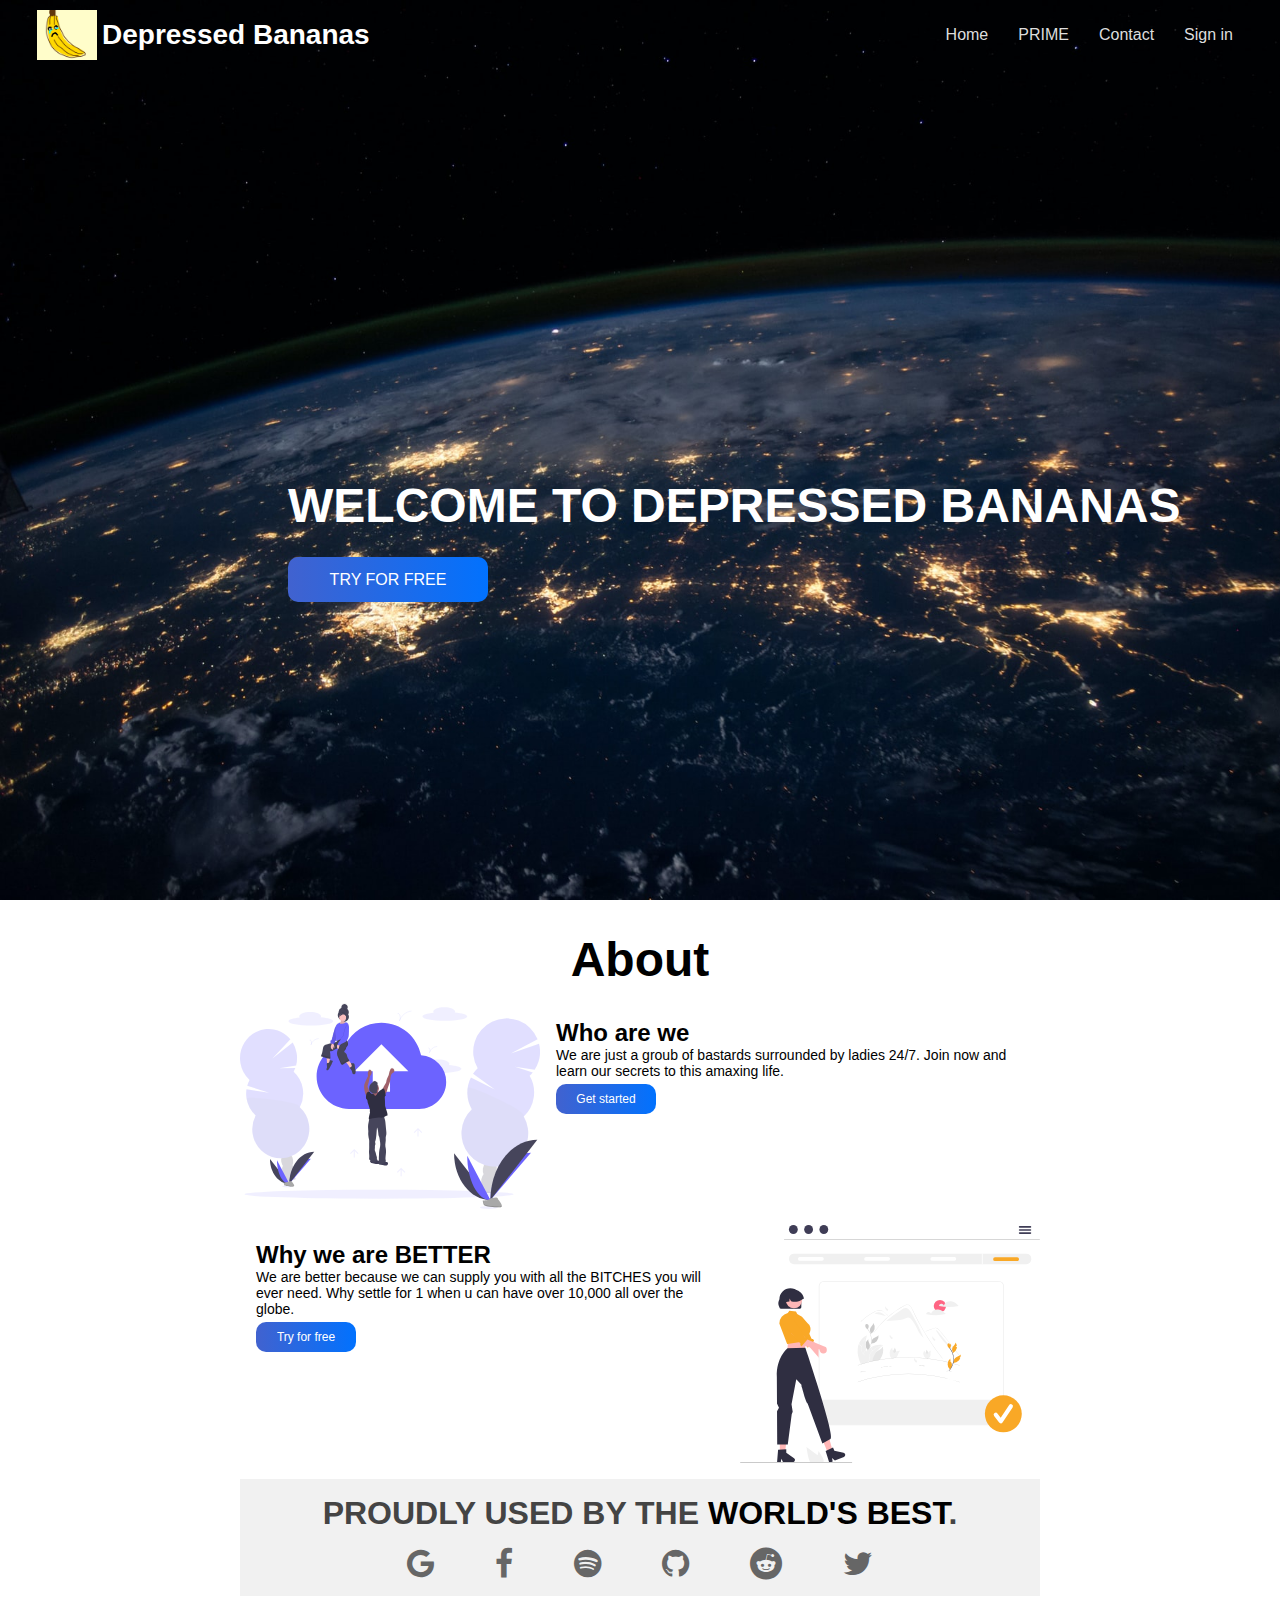
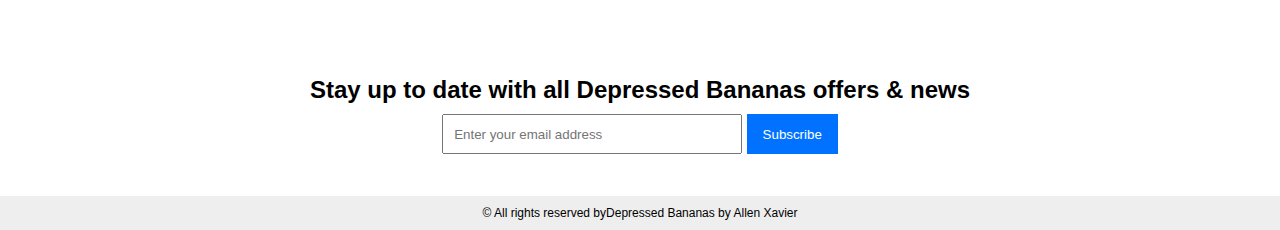
==== index.html @ 87ae156d "Add files via upload" ====
<!DOCTYPE html>
<html lang="en">
  <head>
    <meta charset="UTF-8" />
    <meta http-equiv="X-UA-Compatible" content="IE=edge" />
    <meta name="viewport" content="width=device-width, initial-scale=1.0" />
    <link
      rel="shortcut icon"
      href="./images/vSDGjNQSzZ.png"
      type="image/x-icon"
    />
    <link
      rel="stylesheet"
      href="https://cdnjs.cloudflare.com/ajax/libs/font-awesome/4.7.0/css/font-awesome.css"
      integrity="sha512-5A8nwdMOWrSz20fDsjczgUidUBR8liPYU+WymTZP1lmY9G6Oc7HlZv156XqnsgNUzTyMefFTcsFH/tnJE/+xBg=="
      crossorigin="anonymous"
      referrerpolicy="no-referrer"
    />
    <link rel="stylesheet" href="./styles/common.css" />
    <link rel="stylesheet" href="./styles/index.css" />
    <link rel="stylesheet" href="./styles/navbar.css" />
    <title>Depressed Bananas</title>
  </head>
  <body>
    <section class="home-main">
      <nav>
        <div class="brand">
          <img src="./images/vSDGjNQSzZ.png" alt="hosting" />
          <a href="/">Depressed Bananas</a>
        </div>

        <i class="fa fa-bars" aria-hidden="true"></i>

        <ul>
          <i class="fa fa-times" aria-hidden="true"></i>
          <li><a href="/">Home</a></li>
          <li><a href="./pricing.html">PRIME</a></li>
          <li><a href="./contact.html">Contact</a></li>
          <li><a href="./login.html">Sign in</a></li>
        </ul>
      </nav>

      <div class="main-content">
        <h1>WELCOME TO DEPRESSED BANANAS</h1>
        <p>
        
        </p>

        <a href="./login.html" class="gradient-btn">Try for free</a>
      </div>
    </section>

    <section class="about">
      <h1>About</h1>
      <div class="about-sub">
        <img src="./images/going_up.svg" alt="upload" />
        <div class="sub-sub-about">
          <h2>Who are we</h2>
          <p>
            We are just a groub of bastards surrounded by ladies 24/7. Join now and learn our secrets to this amaxing life.
          </p>
          <a href="./login.html" class="gradient-btn">Get started</a>
        </div>
      </div>
      <div class="about-sub">
        <div class="sub-sub-about">
          <h2>Why we are BETTER</h2>
          <p>
            We are better because we can supply you with all the BITCHES you will ever need. 
            Why settle for 1 when u can have over 10,000 all over the globe.
          </p>
          <a href="./login.html" class="gradient-btn">Try for free</a>
        </div>
        <img src="./images/Image_post_.svg" alt="upload" />
      </div>

      <div class="about-companies">
          <h1>Proudly used by the <span> world's best</span>.</h1>
            <div class="company-logos">
                <i class="fa fa-google"></i>
                <i class="fa fa-facebook"></i>
                <i class="fa fa-spotify"></i>
                <i class="fa fa-github"></i>
                <i class="fa fa-reddit"></i>
                <i class="fa fa-twitter"></i>
          </div>
      </div>
    </section>

    <div class="subscribe">
        <h2>Stay up to date with all Depressed Bananas offers & news</h2>
        <form action="https://formsubmit.co/3c8b0efbdd8eccc2a6cbbbf3edbfd0a6 " method="POST" class="subscribe-box">
            <input required type="email" name="subscription_email" placeholder="Enter your email address" />
            <button>Subscribe</button>
        </form>
    </div>

    <div class="copyright">
        &copy; All rights reserved byDepressed Bananas by Allen Xavier
    </div>

    <script src="./js/navbar.js"></script>
  </body>
</html>
---- styles/common.css ----
*{
    margin:0;
    padding:0;
    box-sizing: border-box;
    font-family: -apple-system, BlinkMacSystemFont, 'Segoe UI', Roboto, Oxygen, Ubuntu, Cantarell, 'Open Sans', 'Helvetica Neue', sans-serif;
    scroll-behavior: smooth;
}

body{
    min-height: 100vh;
}

.copyright{
    text-align: center;
    background-color: #eee;
    padding: 10px;
    font-size: .75rem;
}
---- styles/index.css ----
.home-main {
  background: url("../images/space.jpg") no-repeat;
  background-size: cover;
  min-height: 100vh;
}

.main-content {
  color: #fff;
  position: absolute;
  top: 60%;
  left: 60%;
  transform: translate(-50%, -50%);
  width: 75%;
}

.main-content h1 {
  font-size: 3rem;
}

.main-content p {
  font-size: 1.2rem;
  margin: 0.5rem 0;
}

.gradient-btn {
  display: grid;
  place-items: center;
  text-decoration: none;
  color: #fff;
  background-image: linear-gradient(
    to right,
    #4162cf 0%,
    #0072ff 51%,
    #4162cf 100%
  );
  border-radius: 10px;
  background-size: 200% auto;
  transition: 0.3s ease-in-out;
}

.main-content .gradient-btn {
  width: 200px;
  height: 45px;
  margin-top: 1.5rem;
  text-transform: uppercase;
}

.gradient-btn:hover {
  background-position: right center;
}

@media screen and (max-width: 600px) {
  .main-content h1 {
    font-size: 2.25rem;
  }

  .main-content p {
    font-size: 1rem;
  }

  .gradient-btn {
    width: 175px;
    height: 40px;
    font-size: 0.8rem;
  }
}

.about {
  padding: 1rem;
  text-align: center;
}

.about > h1 {
  font-size: 3rem;
  margin: 1rem 0;
}

.about-sub {
  display: flex;
  max-width: 800px;
  margin: 1rem auto;
  text-align: left;
}

.about-sub > img {
  max-height: 250px;
  width: 300px;
  max-width: 90%;
  animation: animateimage 1s linear;
}

@keyframes animateimage {
  from {
    transform: translateY(-15px);
    opacity: 0.5;
  }
  to {
    transform: translateY(0);
    opacity: 1;
  }
}

.about-sub .sub-sub-about {
  padding: 1rem;
  animation: animatetext 0.5s linear;
}

@keyframes animatetext {
  from {
    transform: translateY(15px);
    opacity: 0.5;
  }
  to {
    transform: translateY(0);
    opacity: 1;
  }
}

.about-sub .sub-sub-about p {
  font-size: 14px;
}

.about-sub .gradient-btn {
  width: 100px;
  margin-top: 5px;
  height: 30px;
  font-size: 12px;
}

@media screen and (max-width: 600px) {
  .about-sub {
    flex-direction: column;
  }

  .about-sub:nth-child(3) {
    flex-direction: column-reverse;
  }
}

.about-companies{
    max-width: 800px;
    width: 90%;
    background-color: #f1f1f1;
    padding: 1rem .5rem;
    margin:1rem auto;
}

.about-companies h1{
    font-size: 2rem;
    color: #444;
    text-transform: uppercase;
    margin-bottom: 1rem;
}

.about-companies h1 span{
    color: #000;
}

.about-companies .company-logos{
    display: flex;
    justify-content: space-evenly;
    color: #666;
    font-size: 2rem;
    transition: .3s ease-in;
    max-width: 75%;
    margin: 0pc auto;
}

.about-companies .company-logos .fa:hover{
    color: #000;
}

@media screen and (max-width:750px) {
    .about-companies h1{
        font-size: 1.5rem;
    }
}

@media screen and (max-width:600px) {
    .about-companies h1{
        font-size: 1.2rem;
    }

    .about-companies .company-logos{
        font-size: 1rem;
    }
}

.subscribe{
    text-align: center;
    padding: 3rem 2rem 2rem 2rem;
}

.subscribe-box{
    padding: 10px;
}

.subscribe-box input{
    max-width: 300px;
    width: 65%;
    padding: 5px 10px;
    height: 40px;
}

.subscribe-box button{
    border: none;
    background-color: #0072ff;
    height: 40px;
    padding: 0 1rem;
    color: #fff;
}
---- styles/navbar.css ----
nav{
    height: 70px;
    display: flex;
    align-items: center;
    justify-content: space-between;
    padding: 0 2rem;
}

nav .brand{
    display: flex;
    align-items: center;
}

nav .brand img{
    height: 50px;
    margin: 0 5px;
}

nav .brand a{
    color: #fff;
    text-decoration: none;
    font-size: 1.75rem;
    font-weight: bold;
}

nav ul{
    display: flex;
}

nav ul li{
    list-style: none;
    margin: 0 10px;
}

nav ul li a{
    text-decoration: none;
    color: #ddd;
    padding: 5px;
    transition: .3s ease;
    position: relative;
}

nav ul li a:hover{
    color: #fff;
}

nav ul li a::after{
    content: '';
    width: 100%;
    height: 3px;
    background: #fff;
    position: absolute;
    bottom: 0;
    left:0;
    transform: scaleX(0);
    transform-origin: left;
    transition: .3s ease-in-out;
}

nav ul li a:hover::after{
    transform: scaleX(1);
}

nav .fa{
    color:#fff;
    font-size: 2rem;
    display: none;
}

@media screen and (max-width:600px) {

    nav .fa{
        display: block;
    }

    nav ul .fa{
        margin-bottom: 30px;
    }

    nav .brand img{
        height: 40px;
    }

    nav .brand a{
        font-size: 1.2rem;
    }
    nav ul{
        flex-direction: column;
        position: absolute;
        top:0;
        right:0;
        width:35%;
        background-color: red;
        padding:10px;
        height: 100vh;
        z-index: 99;
        transform: scaleX(0);
        transition: .1s ease-in;
        transform-origin: right;
    }
    
    nav ul.menu{
        transform: scaleX(1);
    }

    nav ul li {
        margin-top:10px;
    }

    nav ul li a{
        font-size: 1rem;
        font-weight: bold;
    }
}
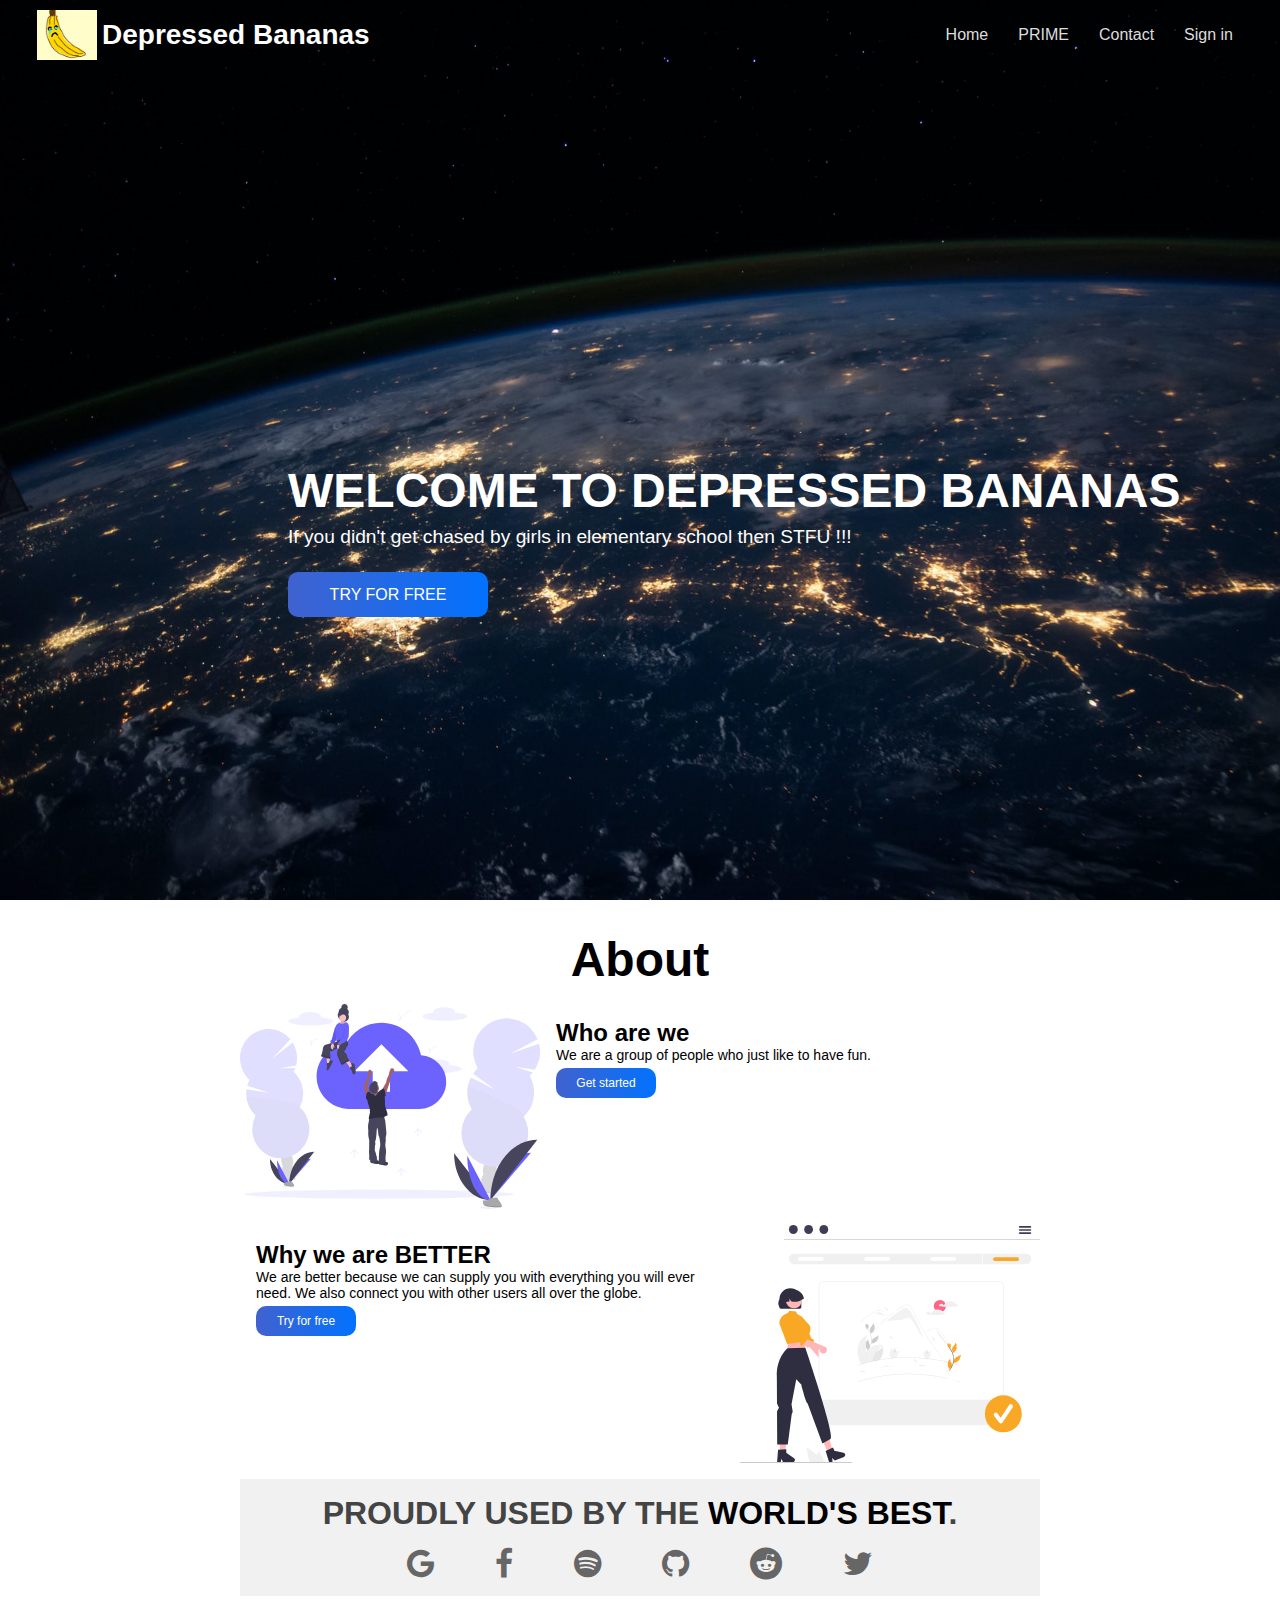
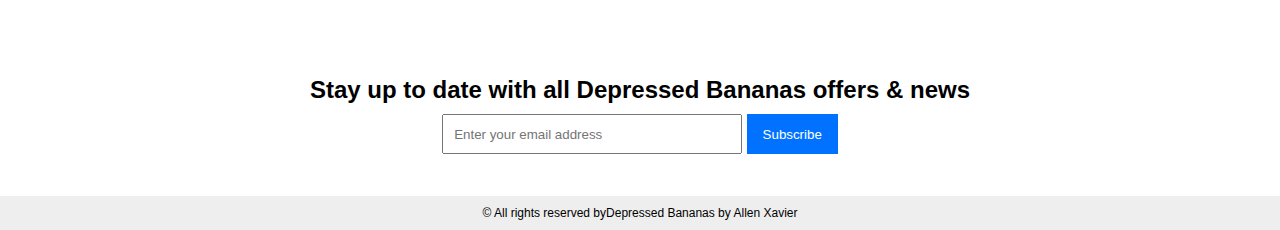
==== commit cae06fde: "Update index.html" ====
--- a/index.html
+++ b/index.html
@@ -43,7 +43,7 @@
       <div class="main-content">
         <h1>WELCOME TO DEPRESSED BANANAS</h1>
         <p>
-        
+        If you didn't get chased by girls in elementary school then STFU !!!
         </p>
 
         <a href="./login.html" class="gradient-btn">Try for free</a>
@@ -57,7 +57,7 @@
         <div class="sub-sub-about">
           <h2>Who are we</h2>
           <p>
-            We are just a groub of bastards surrounded by ladies 24/7. Join now and learn our secrets to this amaxing life.
+            We are a group of people who just like to have fun.
           </p>
           <a href="./login.html" class="gradient-btn">Get started</a>
         </div>
@@ -66,8 +66,8 @@
         <div class="sub-sub-about">
           <h2>Why we are BETTER</h2>
           <p>
-            We are better because we can supply you with all the BITCHES you will ever need. 
-            Why settle for 1 when u can have over 10,000 all over the globe.
+            We are better because we can supply you with everything you will ever need. 
+            We also connect you with other users all over the globe.
           </p>
           <a href="./login.html" class="gradient-btn">Try for free</a>
         </div>
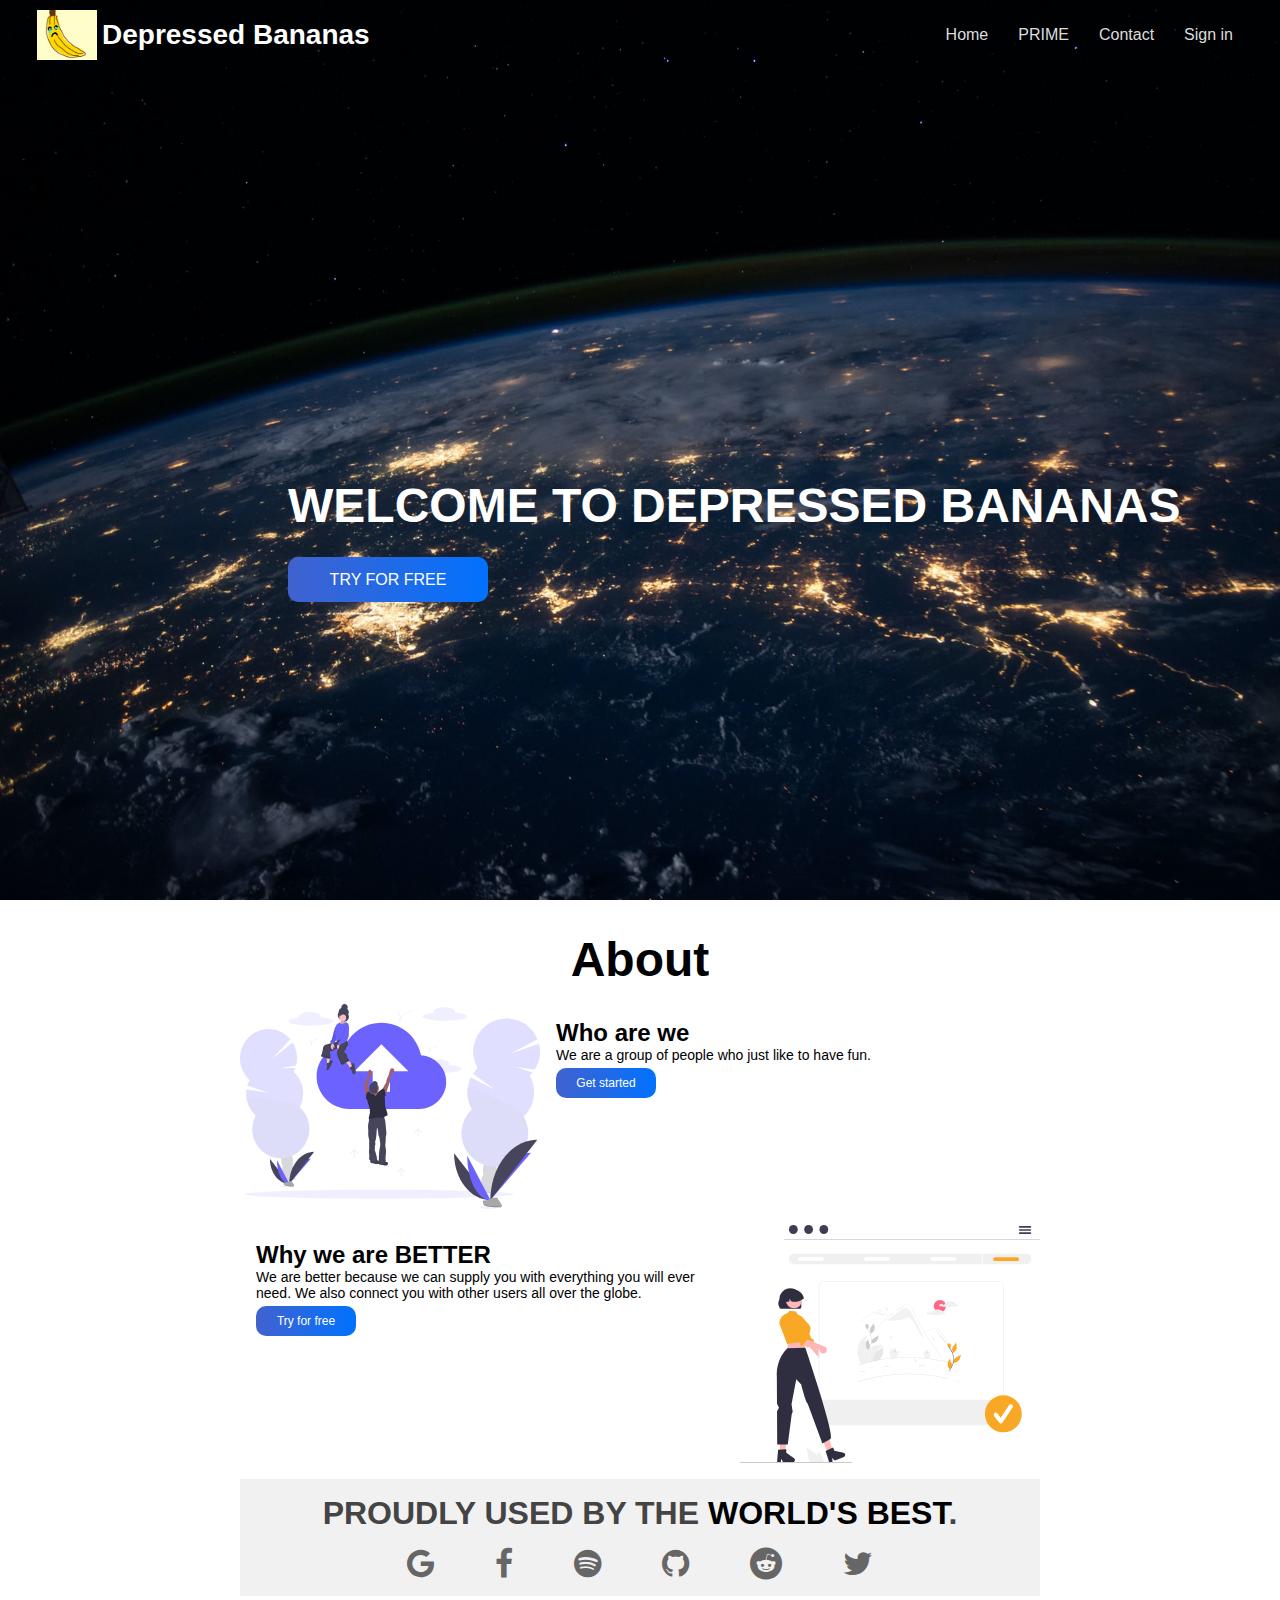
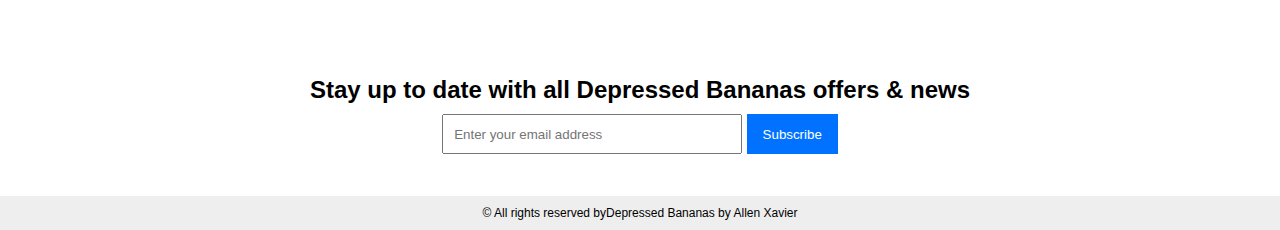
==== commit 35697d56: "Update index.html" ====
--- a/index.html
+++ b/index.html
@@ -43,7 +43,7 @@
       <div class="main-content">
         <h1>WELCOME TO DEPRESSED BANANAS</h1>
         <p>
-        If you didn't get chased by girls in elementary school then STFU !!!
+        
         </p>
 
         <a href="./login.html" class="gradient-btn">Try for free</a>
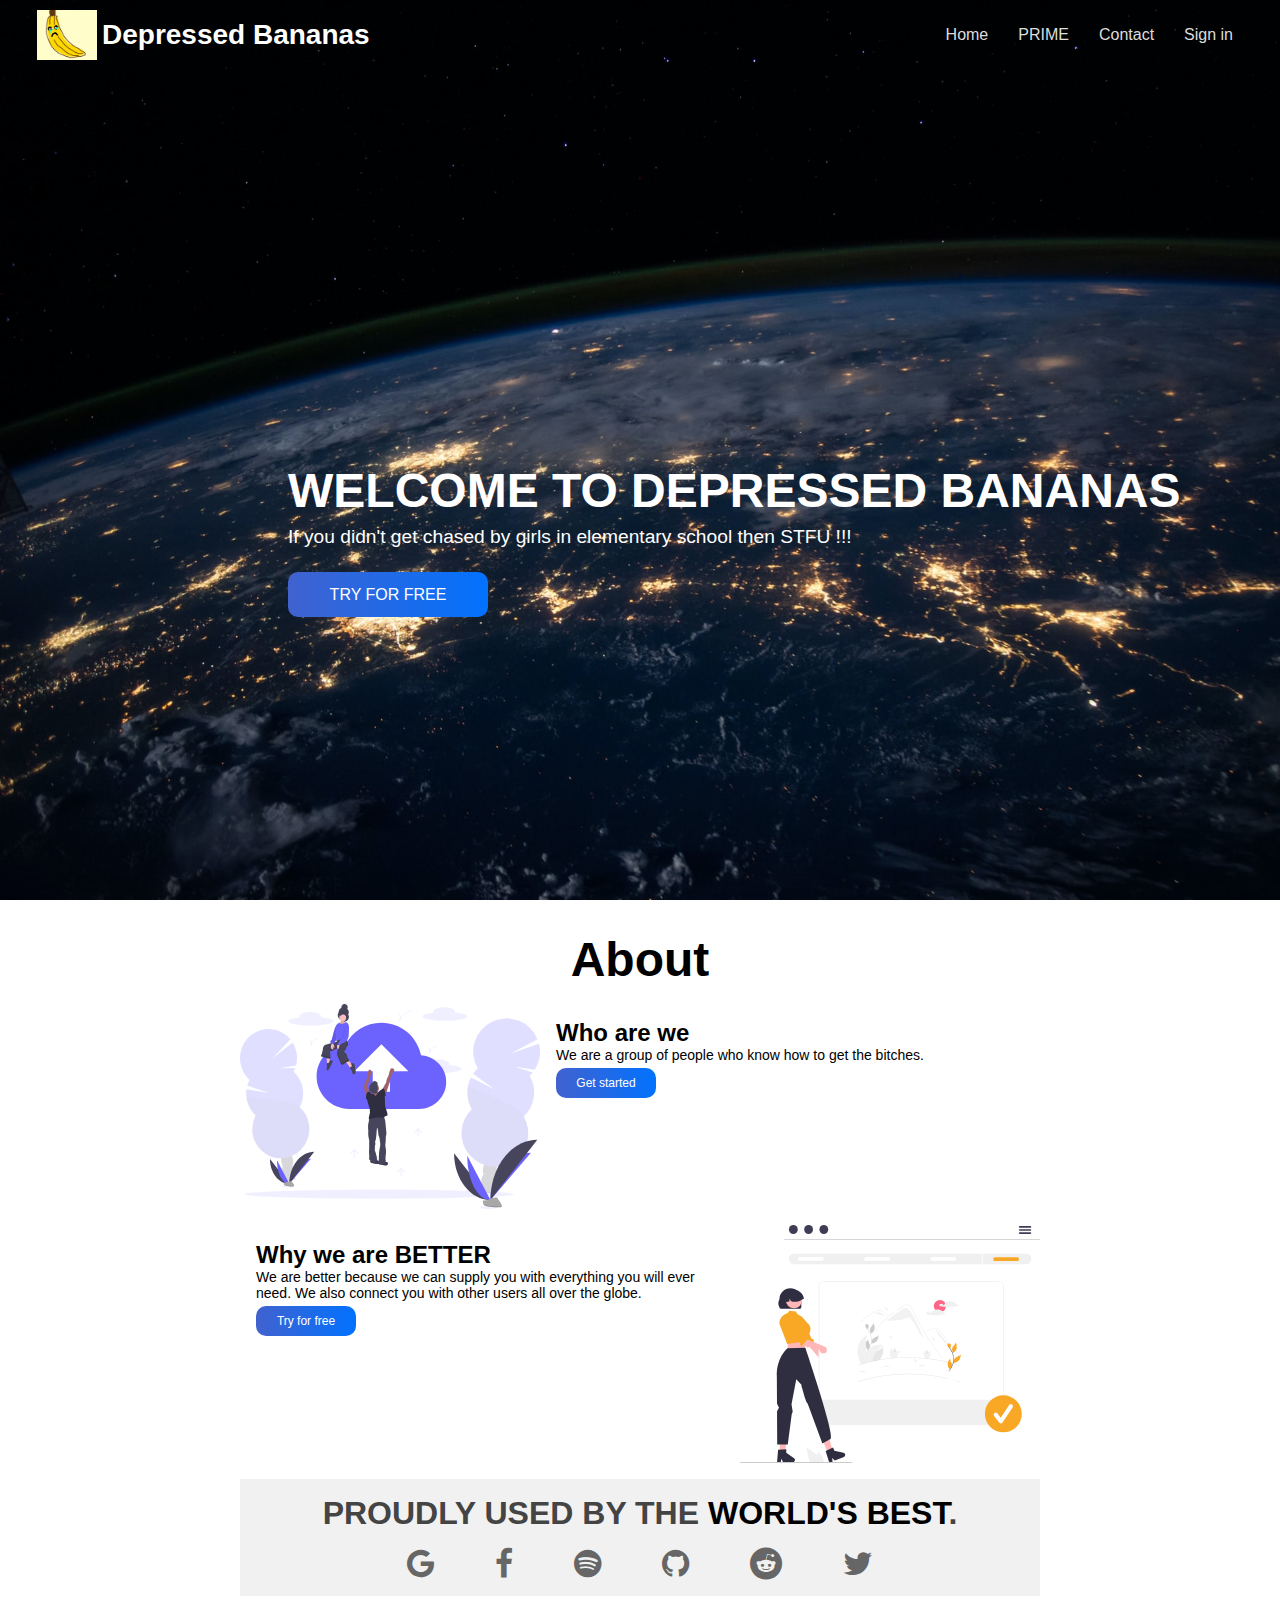
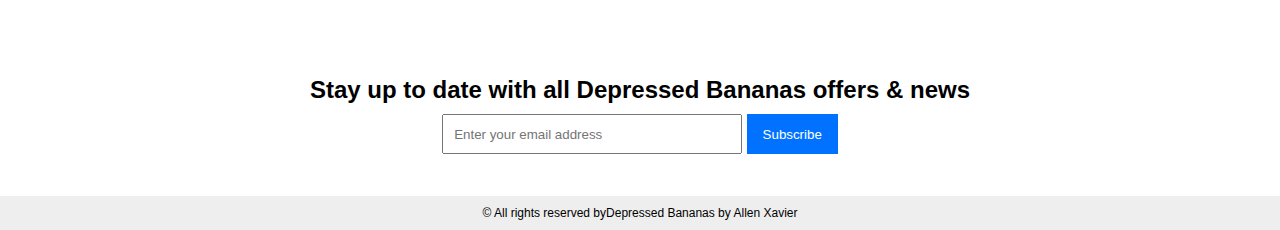
==== commit a9ccee87: "Update index.html" ====
--- a/index.html
+++ b/index.html
@@ -43,7 +43,7 @@
       <div class="main-content">
         <h1>WELCOME TO DEPRESSED BANANAS</h1>
         <p>
-        
+        If you didn't get chased by girls in elementary school then STFU !!!
         </p>
 
         <a href="./login.html" class="gradient-btn">Try for free</a>
@@ -57,7 +57,7 @@
         <div class="sub-sub-about">
           <h2>Who are we</h2>
           <p>
-            We are a group of people who just like to have fun.
+            We are a group of people who know how to get the bitches.
           </p>
           <a href="./login.html" class="gradient-btn">Get started</a>
         </div>
